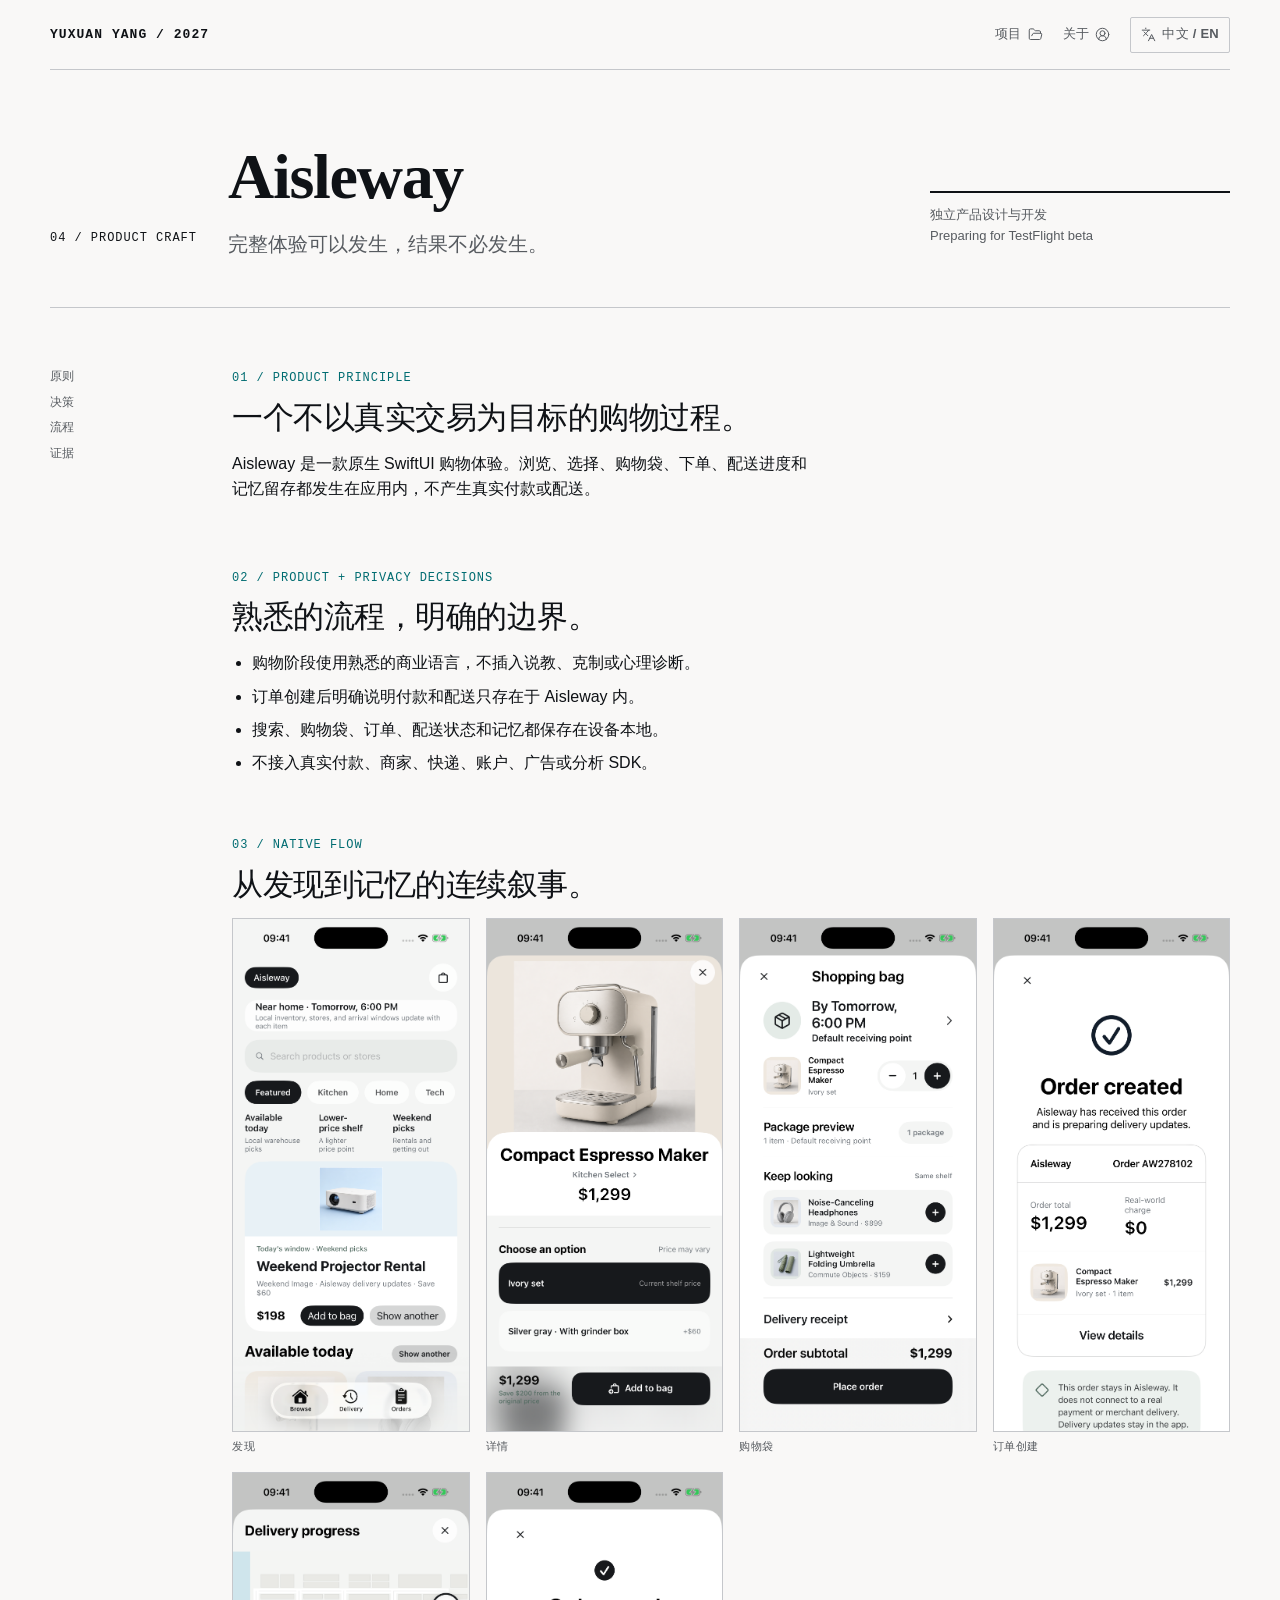
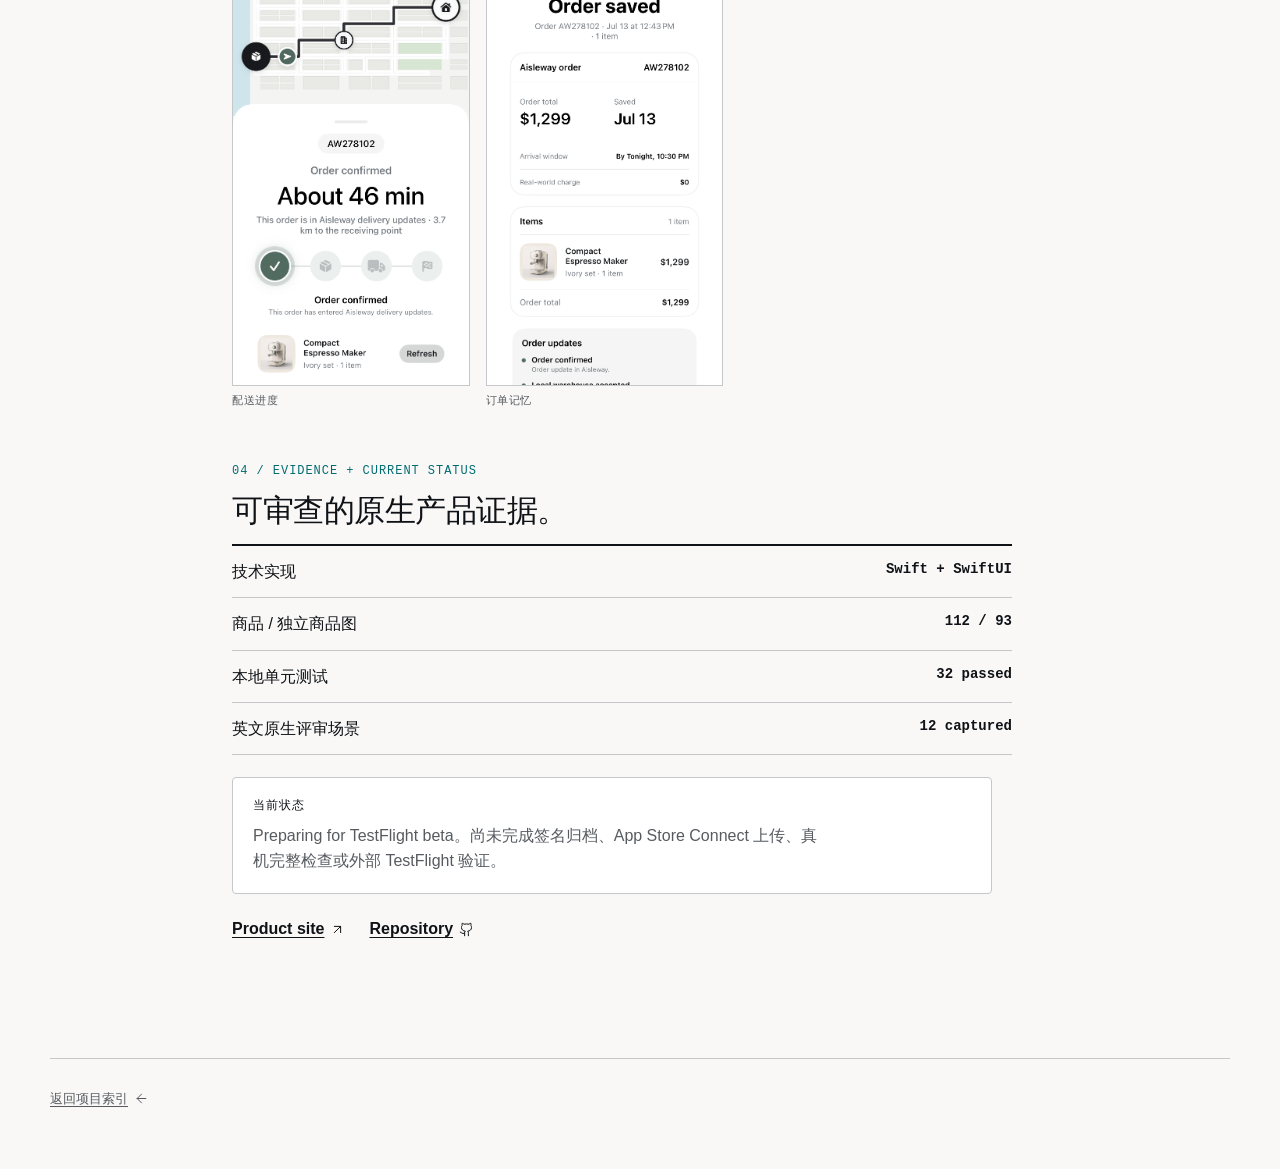
==== site/aisleway.html @ bea42ccc "Deploy bilingual portfolio site" ====
<!doctype html><html lang="zh-CN"><head><meta charset="utf-8"><meta name="viewport" content="width=device-width,initial-scale=1"><title>Aisleway Product Craft — 杨宇轩</title><link rel="icon" href="favicon.svg" type="image/svg+xml"><link rel="stylesheet" href="styles.css"></head><body data-ui-lang="zh"><header class="shell topbar" data-od-id="site-header"><a class="wordmark" href="index.html">YUXUAN YANG / 2027</a><nav class="navset"><a href="index.html#work"><span data-lang="zh">项目</span><span data-lang="en">WORK</span></a><a href="about.html"><span data-lang="zh">关于</span><span data-lang="en">ABOUT</span></a><button class="lang" data-language-toggle>中文 / EN</button></nav></header><main data-od-id="aisleway-main"><section class="shell case-hero" data-od-id="aisleway-hero"><div class="case-hero-grid"><p class="section-index">04 / PRODUCT CRAFT</p><div><h1 class="case-title">Aisleway</h1><p class="case-deck"><span data-lang="zh">完整体验可以发生，结果不必发生。</span><span data-lang="en">The experience can be complete. The outcome does not have to happen.</span></p></div><p class="case-status"><span data-lang="zh">独立产品设计与开发<br>Preparing for TestFlight beta</span><span data-lang="en">Independent product design &amp; development<br>Preparing for TestFlight beta</span></p></div></section><div class="shell case-layout"><nav class="case-nav"><a href="#principle"><span data-lang="zh">原则</span><span data-lang="en">Principle</span></a><a href="#decisions"><span data-lang="zh">决策</span><span data-lang="en">Decisions</span></a><a href="#screens"><span data-lang="zh">流程</span><span data-lang="en">Flow</span></a><a href="#evidence"><span data-lang="zh">证据</span><span data-lang="en">Evidence</span></a></nav><article class="case-content"><section class="case-block" id="principle"><p class="eyebrow">01 / PRODUCT PRINCIPLE</p><h2><span data-lang="zh">一个不以真实交易为目标的购物过程。</span><span data-lang="en">A shopping process that does not aim for a real transaction.</span></h2><p><span data-lang="zh">Aisleway 是一款原生 SwiftUI 购物体验。浏览、选择、购物袋、下单、配送进度和记忆留存都发生在应用内，不产生真实付款或配送。</span><span data-lang="en">Aisleway is a native SwiftUI shopping experience. Browsing, choosing, bag, order, delivery-like progress, and private memory all happen in-app without real payment or shipment.</span></p></section><section class="case-block" id="decisions"><p class="eyebrow">02 / PRODUCT + PRIVACY DECISIONS</p><h2><span data-lang="zh">熟悉的流程，明确的边界。</span><span data-lang="en">A familiar flow with explicit boundaries.</span></h2><ul><li><span data-lang="zh">购物阶段使用熟悉的商业语言，不插入说教、克制或心理诊断。</span><span data-lang="en">Commerce steps use familiar language without restraint prompts or psychological framing.</span></li><li><span data-lang="zh">订单创建后明确说明付款和配送只存在于 Aisleway 内。</span><span data-lang="en">After order creation, payment and delivery are explicitly stated as existing only inside Aisleway.</span></li><li><span data-lang="zh">搜索、购物袋、订单、配送状态和记忆都保存在设备本地。</span><span data-lang="en">Searches, bags, orders, route state, and memories stay on-device.</span></li><li><span data-lang="zh">不接入真实付款、商家、快递、账户、广告或分析 SDK。</span><span data-lang="en">No real payments, merchants, couriers, accounts, advertising, or analytics SDK.</span></li></ul></section><section class="case-block" id="screens"><p class="eyebrow">03 / NATIVE FLOW</p><h2><span data-lang="zh">从发现到记忆的连续叙事。</span><span data-lang="en">A continuous narrative from discovery to memory.</span></h2><div class="iphone-gallery" data-od-id="aisleway-screen-gallery"><figure><img src="01-browse-home.png" alt="Aisleway 浏览首页"><figcaption><span data-lang="zh">发现</span><span data-lang="en">DISCOVER</span></figcaption></figure><figure><img src="05-product-detail.png" alt="Aisleway 商品详情"><figcaption><span data-lang="zh">详情</span><span data-lang="en">DETAIL</span></figcaption></figure><figure><img src="06-shopping-bag.png" alt="Aisleway 购物袋"><figcaption><span data-lang="zh">购物袋</span><span data-lang="en">BAG</span></figcaption></figure><figure><img src="08-order-created.png" alt="Aisleway 订单创建"><figcaption><span data-lang="zh">订单创建</span><span data-lang="en">ORDER CREATED</span></figcaption></figure><figure><img src="10-logistics-sheet.png" alt="Aisleway 配送进度"><figcaption><span data-lang="zh">配送进度</span><span data-lang="en">DELIVERY STATE</span></figcaption></figure><figure><img src="12-order-record-detail.png" alt="Aisleway 订单记忆"><figcaption><span data-lang="zh">订单记忆</span><span data-lang="en">MEMORY</span></figcaption></figure></div></section><section class="case-block" id="evidence"><p class="eyebrow">04 / EVIDENCE + CURRENT STATUS</p><h2><span data-lang="zh">可审查的原生产品证据。</span><span data-lang="en">Reviewable evidence of native product craft.</span></h2><div class="evidence-table"><div class="row"><p><span data-lang="zh">技术实现</span><span data-lang="en">Implementation</span></p><p>Swift + SwiftUI</p></div><div class="row"><p><span data-lang="zh">商品 / 独立商品图</span><span data-lang="en">Catalog / distinct images</span></p><p>112 / 93</p></div><div class="row"><p><span data-lang="zh">本地单元测试</span><span data-lang="en">Local unit tests</span></p><p>32 passed</p></div><div class="row"><p><span data-lang="zh">英文原生评审场景</span><span data-lang="en">English native review scenarios</span></p><p>12 captured</p></div></div><div class="limitations" style="margin-top:22px"><h3><span data-lang="zh">当前状态</span><span data-lang="en">Current status</span></h3><p><span data-lang="zh">Preparing for TestFlight beta。尚未完成签名归档、App Store Connect 上传、真机完整检查或外部 TestFlight 验证。</span><span data-lang="en">Preparing for TestFlight beta. Signed archive, App Store Connect upload, full physical-device pass, and external TestFlight validation are not yet complete.</span></p></div><div class="link-row" style="margin-top:22px"><a href="https://aisleway.world/">Product site</a><a href="https://github.com/Chloride233/aisleway-ios">Repository</a></div></section></article></div></main><footer class="shell footer"><a href="index.html"><span data-lang="zh">返回项目索引</span><span data-lang="en">Back to index</span></a></footer><script src="vendor/lucide.min.js"></script><script src="app.js"></script></body></html>
---- site/styles.css ----
:root {
  --bg: oklch(98% 0.002 95);
  --surface: oklch(100% 0 0);
  --ink: oklch(18% 0.01 255);
  --muted: oklch(47% 0.01 255);
  --line: oklch(83% 0.006 255);
  --accent: oklch(47% 0.11 198);
  --accent-soft: oklch(93% 0.025 198);
  --font-display: 'Iowan Old Style', 'Songti SC', 'Noto Serif CJK SC', Georgia, serif;
  --font-body: -apple-system, BlinkMacSystemFont, 'PingFang SC', 'Microsoft YaHei', 'Segoe UI', sans-serif;
  --font-mono: 'SFMono-Regular', Consolas, 'Liberation Mono', monospace;
  --measure: 1180px;
}
* { box-sizing: border-box; }
html { scroll-behavior: smooth; }
body { margin: 0; background: var(--bg); color: var(--ink); font: 400 16px/1.58 var(--font-body); }
a { color: inherit; text-decoration-thickness: 1px; text-underline-offset: 3px; }
button { font: inherit; }
.ui-icon { width: 15px; height: 15px; flex: 0 0 auto; stroke-width: 1.6; }
.shell { width: min(var(--measure), calc(100% - 48px)); margin: auto; }
.topbar { min-height: 70px; border-bottom: 1px solid var(--line); display: flex; align-items: center; justify-content: space-between; gap: 20px; }
.wordmark { font: 600 13px/1.2 var(--font-mono); letter-spacing: .08em; text-decoration: none; white-space: nowrap; }
.navset { display: flex; align-items: center; gap: 20px; }
.navset a, .lang { color: var(--muted); font-size: 13px; font-weight: 550; letter-spacing: .02em; text-decoration: none; display: inline-flex; align-items: center; gap: 6px; }
.navset a:hover, .navset a[aria-current='page'] { color: var(--ink); }
.lang { border: 1px solid var(--line); background: transparent; min-height: 36px; padding: 0 10px; cursor: pointer; border-radius: 2px; }
.lang:hover { border-color: var(--ink); }
[data-lang] { display: none; }
body[data-ui-lang='zh'] [data-lang='zh'], body[data-ui-lang='en'] [data-lang='en'] { display: revert; }
.inline { display: none; }
body[data-ui-lang='zh'] .inline[data-lang='zh'], body[data-ui-lang='en'] .inline[data-lang='en'] { display: inline; }
.eyebrow, .meta, .section-index, .label { font: 500 12px/1.4 var(--font-mono); letter-spacing: .08em; text-transform: uppercase; }
.eyebrow { color: var(--accent); margin: 0 0 18px; }
.hero { min-height: min(720px, calc(100svh - 70px)); display: grid; grid-template-columns: 1.6fr .8fr; align-items: start; gap: 40px; padding: clamp(42px, 5vh, 64px) 0 42px; }
.hero h1 { max-width: 10ch; margin: 0; font: 590 clamp(48px, 6.2vw, 86px)/1.02 var(--font-display); letter-spacing: -.025em; text-wrap: balance; }
.hero .role { margin: 28px 0 0; font: 550 20px/1.35 var(--font-body); letter-spacing: .01em; }
.hero .intro { max-width: 48ch; margin: 14px 0 0; color: var(--muted); font-size: 17px; }
.hero-aside { align-self: end; border-top: 2px solid var(--ink); padding-top: 14px; }
.hero-aside p { margin: 8px 0 22px; max-width: 25ch; color: var(--muted); font-size: 14px; }
.action-list { display: flex; flex-wrap: wrap; gap: 12px 18px; font-size: 14px; font-weight: 550; }
.action-list a, .link-row a, .footer a { display: inline-flex; align-items: center; gap: 6px; }
.action-list a:first-child { color: var(--accent); }
.section { padding: 92px 0; border-top: 1px solid var(--line); }
.section-head { display: grid; grid-template-columns: 150px 1fr; gap: 32px; margin-bottom: 36px; }
.section h2, .case-title { margin: 0; font: 590 clamp(30px, 4vw, 48px)/1.08 var(--font-display); letter-spacing: -.02em; text-wrap: balance; }
.section-lead { max-width: 60ch; margin: 14px 0 0; color: var(--muted); }
.project-list { border-top: 1px solid var(--ink); }
.project-row { display: grid; grid-template-columns: 72px 1.15fr .85fr; gap: 24px; align-items: start; padding: 28px 0; border-bottom: 1px solid var(--line); text-decoration: none; }
.project-row:hover { background: var(--surface); }
.project-num { font: 500 13px/1.4 var(--font-mono); color: var(--accent); }
.project-row h3 { margin: 0; font: 590 26px/1.12 var(--font-display); letter-spacing: -.01em; }
.project-row p { margin: 10px 0 0; color: var(--muted); max-width: 43ch; }
.evidence { display: flex; flex-wrap: wrap; gap: 7px; justify-content: flex-start; }
.evidence span { border: 1px solid var(--line); padding: 6px 8px; font: 500 11px/1.35 var(--font-mono); letter-spacing: .01em; }
.product-craft { display: grid; grid-template-columns: .8fr 1.2fr; gap: 52px; align-items: start; }
.product-craft h3 { margin: 0; font: 590 34px/1.1 var(--font-display); letter-spacing: -.02em; }
.product-craft p { max-width: 48ch; color: var(--muted); }
.screen-strip { display: grid; grid-template-columns: repeat(3, 1fr); gap: 10px; align-items: start; }
.screen-strip img { width: 100%; border: 1px solid var(--line); display: block; }
.proof-grid { display: grid; grid-template-columns: 1.1fr .9fr; gap: 48px; }
.bio { max-width: 58ch; margin: 0; font: 20px/1.55 var(--font-display); }
.facts { border-top: 1px solid var(--ink); }
.fact { display: grid; grid-template-columns: 136px 1fr; gap: 16px; padding: 14px 0; border-bottom: 1px solid var(--line); }
.fact p { margin: 0; }
.footer { padding: 30px 0 60px; border-top: 1px solid var(--line); color: var(--muted); font-size: 13px; }
.footer-flex { display: flex; justify-content: space-between; gap: 20px; flex-wrap: wrap; }
.case-hero { padding: 72px 0 48px; border-bottom: 1px solid var(--line); }
.case-hero-grid { display: grid; grid-template-columns: 150px 1fr 300px; gap: 28px; align-items: end; }
.case-title { font-size: clamp(42px, 5vw, 72px); }
.case-deck { max-width: 56ch; margin: 18px 0 0; color: var(--muted); font: 20px/1.5 var(--font-display); }
.case-status { border-top: 2px solid var(--ink); padding-top: 12px; color: var(--muted); font-size: 13px; }
.case-layout { display: grid; grid-template-columns: 150px minmax(0, 1fr); gap: 32px; padding: 62px 0; }
.case-nav { position: sticky; top: 24px; align-self: start; display: grid; gap: 10px; font: 500 12px/1.3 var(--font-mono); }
.case-nav a { color: var(--muted); text-decoration: none; }
.case-nav a:hover { color: var(--accent); }
.case-content { min-width: 0; }
.case-block { padding: 0 0 54px; }
.case-block h2 { margin: 0 0 16px; font: 590 31px/1.1 var(--font-display); letter-spacing: -.015em; }
.case-block p { max-width: 65ch; margin: 0 0 14px; }
.case-block ul { max-width: 65ch; padding-left: 20px; margin: 0; }
.case-block li { margin: 8px 0; }
.system-map { border: 1px solid var(--ink); padding: 20px; display: grid; gap: 0; max-width: 760px; background: var(--surface); }
.system-map div { border-bottom: 1px solid var(--line); padding: 14px 0; display: grid; grid-template-columns: 148px 1fr; gap: 16px; }
.system-map div:last-child { border-bottom: 0; }
.system-map b { font: 550 12px/1.4 var(--font-mono); letter-spacing: .05em; }
.matrix { width: 100%; border-collapse: collapse; font-size: 14px; }
.matrix th, .matrix td { border-top: 1px solid var(--line); padding: 12px 10px; text-align: left; vertical-align: top; }
.matrix th { color: var(--muted); font: 500 11px/1.4 var(--font-mono); letter-spacing: .06em; text-transform: uppercase; }
.matrix tr:last-child td { border-bottom: 1px solid var(--line); }
.flag { color: var(--accent); font-weight: 600; }
.media-frame { border: 1px solid var(--line); padding: 10px; background: var(--surface); }
.media-frame img { display: block; max-width: 100%; height: auto; }
.evidence-table { border-top: 2px solid var(--ink); max-width: 780px; }
.evidence-table .row { display: grid; grid-template-columns: 1.4fr .8fr; gap: 20px; padding: 13px 0; border-bottom: 1px solid var(--line); }
.evidence-table .row p { margin: 0; }
.evidence-table .row p:last-child { text-align: right; font: 550 14px/1.5 var(--font-mono); }
.limitations { border: 1px solid var(--line); border-radius: 4px; padding: 20px; background: var(--surface); max-width: 760px; }
.limitations h3 { margin: 0 0 8px; font: 550 12px/1.4 var(--font-mono); letter-spacing: .07em; text-transform: uppercase; }
.limitations p { margin-bottom: 0; color: var(--muted); }
.link-row { display: flex; gap: 14px 24px; flex-wrap: wrap; font-weight: 550; }
.iphone-gallery { display: grid; grid-template-columns: repeat(4, 1fr); gap: 16px; align-items: start; }
.iphone-gallery figure { margin: 0; }
.iphone-gallery img { display: block; width: 100%; border: 1px solid var(--line); }
.iphone-gallery figcaption { margin-top: 8px; font: 500 11px/1.4 var(--font-mono); letter-spacing: .05em; color: var(--muted); }
.capability-list { list-style: none; padding: 0; max-width: 800px; border-top: 1px solid var(--ink); }
.capability-list li { display: grid; grid-template-columns: 170px 1fr; gap: 22px; padding: 16px 0; border-bottom: 1px solid var(--line); }
.resume-note { color: var(--muted); font-size: 14px; }
@media (max-width: 760px) {
  .shell { width: min(100% - 32px, var(--measure)); }
  .topbar { min-height: 62px; }
  .navset { gap: 12px; }
  .navset a:not(:last-of-type) { display: none; }
  .hero { min-height: min(690px, calc(100svh - 62px)); grid-template-columns: 1fr; align-items: start; gap: 34px; padding: 40px 0 30px; }
  .hero h1 { max-width: none; font-size: clamp(42px, 12vw, 58px); overflow-wrap: anywhere; }
  .hero .role { font-size: 18px; margin-top: 22px; }
  .hero .intro { font-size: 16px; }
  .section { padding: 64px 0; }
  .section-head, .case-hero-grid, .case-layout { grid-template-columns: 1fr; gap: 18px; }
  .section-index { margin-bottom: 4px; }
  .project-row { grid-template-columns: 44px 1fr; gap: 10px 12px; padding: 22px 0; }
  .project-row .evidence { grid-column: 2; }
  .project-row h3 { font-size: 23px; }
  .project-craft, .proof-grid { grid-template-columns: 1fr; gap: 28px; }
  .product-craft { grid-template-columns: 1fr; gap: 28px; }
  .screen-strip { gap: 6px; }
  .fact, .capability-list li { grid-template-columns: 1fr; gap: 4px; }
  .case-hero { padding: 48px 0 32px; }
  .case-title { font-size: clamp(38px, 11vw, 54px); overflow-wrap: anywhere; }
  .case-deck { font-size: 18px; }
  .case-layout { padding: 42px 0; }
  .case-nav { position: static; grid-template-columns: repeat(2, minmax(0, 1fr)); overflow: visible; padding-bottom: 0; white-space: normal; }
  .case-block { padding-bottom: 42px; }
  .case-block h2 { font-size: 28px; }
  .system-map div, .evidence-table .row { grid-template-columns: 1fr; gap: 6px; }
  .evidence-table .row p:last-child { text-align: left; }
  .matrix { font-size: 12px; display: table; table-layout: fixed; white-space: normal; }
  .matrix th, .matrix td { padding: 10px 6px; white-space: normal; overflow-wrap: anywhere; }
  .iphone-gallery { grid-template-columns: repeat(2, 1fr); gap: 12px; }
}
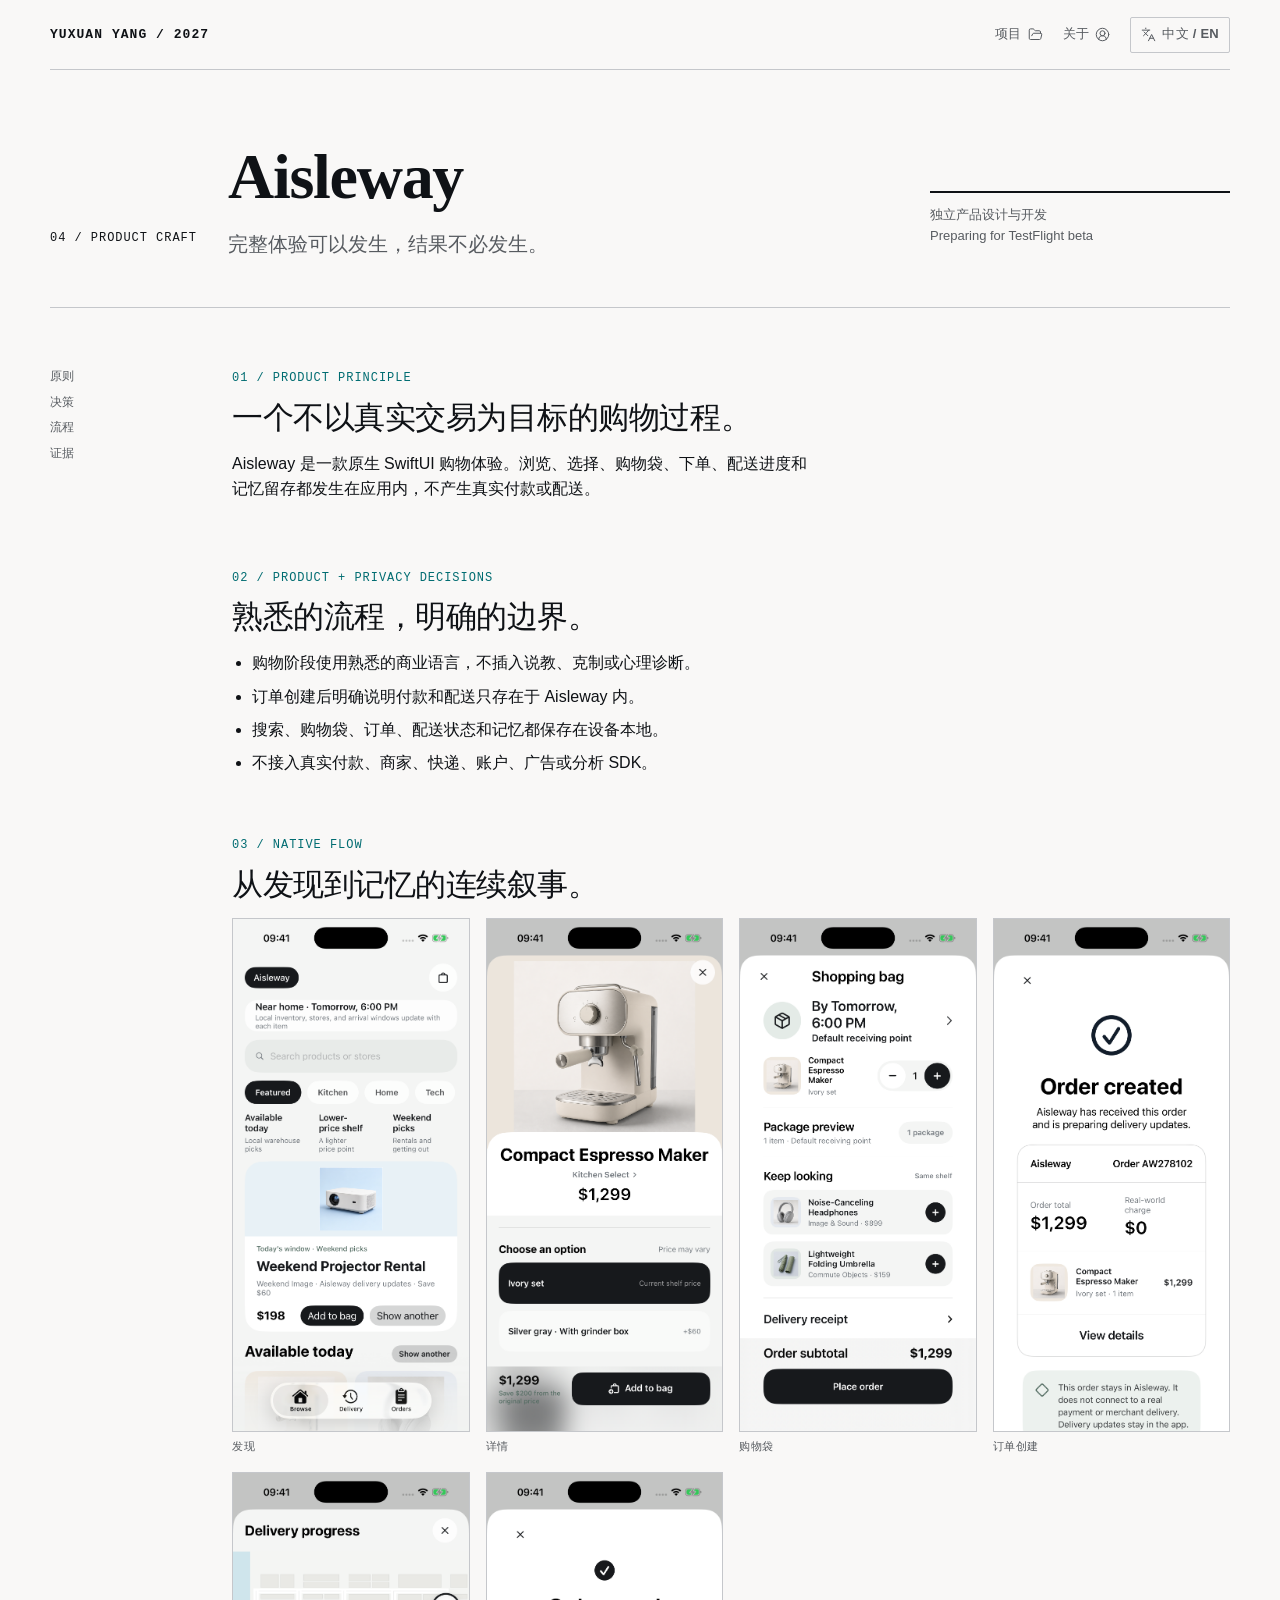
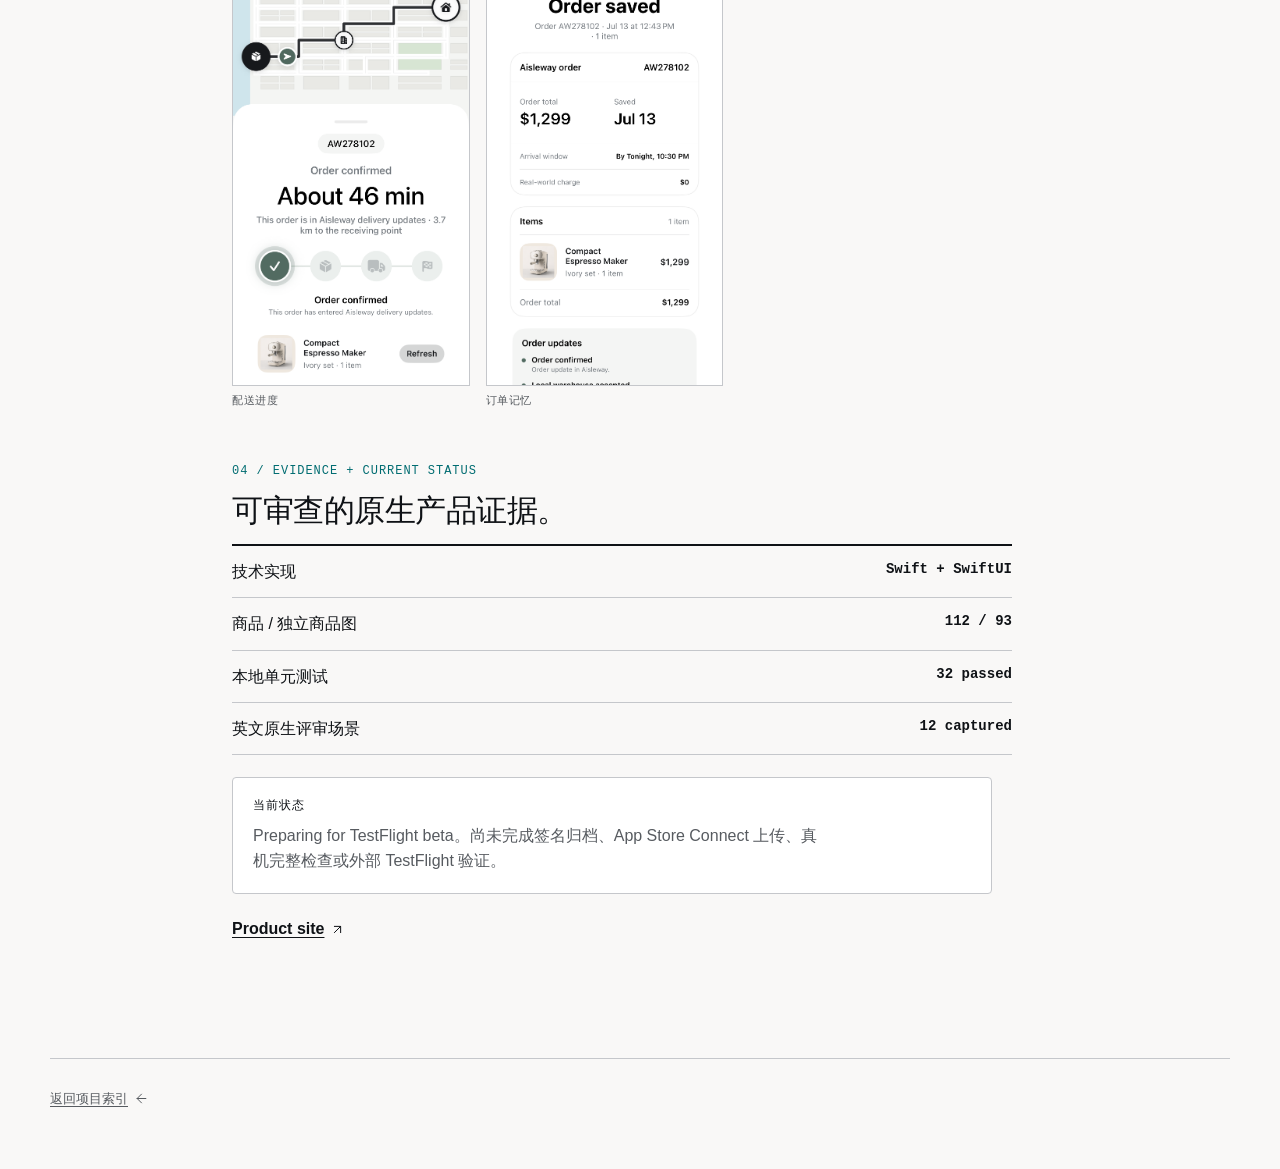
==== commit 2a181cec: "Remove private Aisleway repository link" ====
--- a/site/aisleway.html
+++ b/site/aisleway.html
@@ -1 +1 @@
-<!doctype html><html lang="zh-CN"><head><meta charset="utf-8"><meta name="viewport" content="width=device-width,initial-scale=1"><title>Aisleway Product Craft — 杨宇轩</title><link rel="icon" href="favicon.svg" type="image/svg+xml"><link rel="stylesheet" href="styles.css"></head><body data-ui-lang="zh"><header class="shell topbar" data-od-id="site-header"><a class="wordmark" href="index.html">YUXUAN YANG / 2027</a><nav class="navset"><a href="index.html#work"><span data-lang="zh">项目</span><span data-lang="en">WORK</span></a><a href="about.html"><span data-lang="zh">关于</span><span data-lang="en">ABOUT</span></a><button class="lang" data-language-toggle>中文 / EN</button></nav></header><main data-od-id="aisleway-main"><section class="shell case-hero" data-od-id="aisleway-hero"><div class="case-hero-grid"><p class="section-index">04 / PRODUCT CRAFT</p><div><h1 class="case-title">Aisleway</h1><p class="case-deck"><span data-lang="zh">完整体验可以发生，结果不必发生。</span><span data-lang="en">The experience can be complete. The outcome does not have to happen.</span></p></div><p class="case-status"><span data-lang="zh">独立产品设计与开发<br>Preparing for TestFlight beta</span><span data-lang="en">Independent product design &amp; development<br>Preparing for TestFlight beta</span></p></div></section><div class="shell case-layout"><nav class="case-nav"><a href="#principle"><span data-lang="zh">原则</span><span data-lang="en">Principle</span></a><a href="#decisions"><span data-lang="zh">决策</span><span data-lang="en">Decisions</span></a><a href="#screens"><span data-lang="zh">流程</span><span data-lang="en">Flow</span></a><a href="#evidence"><span data-lang="zh">证据</span><span data-lang="en">Evidence</span></a></nav><article class="case-content"><section class="case-block" id="principle"><p class="eyebrow">01 / PRODUCT PRINCIPLE</p><h2><span data-lang="zh">一个不以真实交易为目标的购物过程。</span><span data-lang="en">A shopping process that does not aim for a real transaction.</span></h2><p><span data-lang="zh">Aisleway 是一款原生 SwiftUI 购物体验。浏览、选择、购物袋、下单、配送进度和记忆留存都发生在应用内，不产生真实付款或配送。</span><span data-lang="en">Aisleway is a native SwiftUI shopping experience. Browsing, choosing, bag, order, delivery-like progress, and private memory all happen in-app without real payment or shipment.</span></p></section><section class="case-block" id="decisions"><p class="eyebrow">02 / PRODUCT + PRIVACY DECISIONS</p><h2><span data-lang="zh">熟悉的流程，明确的边界。</span><span data-lang="en">A familiar flow with explicit boundaries.</span></h2><ul><li><span data-lang="zh">购物阶段使用熟悉的商业语言，不插入说教、克制或心理诊断。</span><span data-lang="en">Commerce steps use familiar language without restraint prompts or psychological framing.</span></li><li><span data-lang="zh">订单创建后明确说明付款和配送只存在于 Aisleway 内。</span><span data-lang="en">After order creation, payment and delivery are explicitly stated as existing only inside Aisleway.</span></li><li><span data-lang="zh">搜索、购物袋、订单、配送状态和记忆都保存在设备本地。</span><span data-lang="en">Searches, bags, orders, route state, and memories stay on-device.</span></li><li><span data-lang="zh">不接入真实付款、商家、快递、账户、广告或分析 SDK。</span><span data-lang="en">No real payments, merchants, couriers, accounts, advertising, or analytics SDK.</span></li></ul></section><section class="case-block" id="screens"><p class="eyebrow">03 / NATIVE FLOW</p><h2><span data-lang="zh">从发现到记忆的连续叙事。</span><span data-lang="en">A continuous narrative from discovery to memory.</span></h2><div class="iphone-gallery" data-od-id="aisleway-screen-gallery"><figure><img src="01-browse-home.png" alt="Aisleway 浏览首页"><figcaption><span data-lang="zh">发现</span><span data-lang="en">DISCOVER</span></figcaption></figure><figure><img src="05-product-detail.png" alt="Aisleway 商品详情"><figcaption><span data-lang="zh">详情</span><span data-lang="en">DETAIL</span></figcaption></figure><figure><img src="06-shopping-bag.png" alt="Aisleway 购物袋"><figcaption><span data-lang="zh">购物袋</span><span data-lang="en">BAG</span></figcaption></figure><figure><img src="08-order-created.png" alt="Aisleway 订单创建"><figcaption><span data-lang="zh">订单创建</span><span data-lang="en">ORDER CREATED</span></figcaption></figure><figure><img src="10-logistics-sheet.png" alt="Aisleway 配送进度"><figcaption><span data-lang="zh">配送进度</span><span data-lang="en">DELIVERY STATE</span></figcaption></figure><figure><img src="12-order-record-detail.png" alt="Aisleway 订单记忆"><figcaption><span data-lang="zh">订单记忆</span><span data-lang="en">MEMORY</span></figcaption></figure></div></section><section class="case-block" id="evidence"><p class="eyebrow">04 / EVIDENCE + CURRENT STATUS</p><h2><span data-lang="zh">可审查的原生产品证据。</span><span data-lang="en">Reviewable evidence of native product craft.</span></h2><div class="evidence-table"><div class="row"><p><span data-lang="zh">技术实现</span><span data-lang="en">Implementation</span></p><p>Swift + SwiftUI</p></div><div class="row"><p><span data-lang="zh">商品 / 独立商品图</span><span data-lang="en">Catalog / distinct images</span></p><p>112 / 93</p></div><div class="row"><p><span data-lang="zh">本地单元测试</span><span data-lang="en">Local unit tests</span></p><p>32 passed</p></div><div class="row"><p><span data-lang="zh">英文原生评审场景</span><span data-lang="en">English native review scenarios</span></p><p>12 captured</p></div></div><div class="limitations" style="margin-top:22px"><h3><span data-lang="zh">当前状态</span><span data-lang="en">Current status</span></h3><p><span data-lang="zh">Preparing for TestFlight beta。尚未完成签名归档、App Store Connect 上传、真机完整检查或外部 TestFlight 验证。</span><span data-lang="en">Preparing for TestFlight beta. Signed archive, App Store Connect upload, full physical-device pass, and external TestFlight validation are not yet complete.</span></p></div><div class="link-row" style="margin-top:22px"><a href="https://aisleway.world/">Product site</a><a href="https://github.com/Chloride233/aisleway-ios">Repository</a></div></section></article></div></main><footer class="shell footer"><a href="index.html"><span data-lang="zh">返回项目索引</span><span data-lang="en">Back to index</span></a></footer><script src="vendor/lucide.min.js"></script><script src="app.js"></script></body></html>
+<!doctype html><html lang="zh-CN"><head><meta charset="utf-8"><meta name="viewport" content="width=device-width,initial-scale=1"><title>Aisleway Product Craft — 杨宇轩</title><link rel="icon" href="favicon.svg" type="image/svg+xml"><link rel="stylesheet" href="styles.css"></head><body data-ui-lang="zh"><header class="shell topbar" data-od-id="site-header"><a class="wordmark" href="index.html">YUXUAN YANG / 2027</a><nav class="navset"><a href="index.html#work"><span data-lang="zh">项目</span><span data-lang="en">WORK</span></a><a href="about.html"><span data-lang="zh">关于</span><span data-lang="en">ABOUT</span></a><button class="lang" data-language-toggle>中文 / EN</button></nav></header><main data-od-id="aisleway-main"><section class="shell case-hero" data-od-id="aisleway-hero"><div class="case-hero-grid"><p class="section-index">04 / PRODUCT CRAFT</p><div><h1 class="case-title">Aisleway</h1><p class="case-deck"><span data-lang="zh">完整体验可以发生，结果不必发生。</span><span data-lang="en">The experience can be complete. The outcome does not have to happen.</span></p></div><p class="case-status"><span data-lang="zh">独立产品设计与开发<br>Preparing for TestFlight beta</span><span data-lang="en">Independent product design &amp; development<br>Preparing for TestFlight beta</span></p></div></section><div class="shell case-layout"><nav class="case-nav"><a href="#principle"><span data-lang="zh">原则</span><span data-lang="en">Principle</span></a><a href="#decisions"><span data-lang="zh">决策</span><span data-lang="en">Decisions</span></a><a href="#screens"><span data-lang="zh">流程</span><span data-lang="en">Flow</span></a><a href="#evidence"><span data-lang="zh">证据</span><span data-lang="en">Evidence</span></a></nav><article class="case-content"><section class="case-block" id="principle"><p class="eyebrow">01 / PRODUCT PRINCIPLE</p><h2><span data-lang="zh">一个不以真实交易为目标的购物过程。</span><span data-lang="en">A shopping process that does not aim for a real transaction.</span></h2><p><span data-lang="zh">Aisleway 是一款原生 SwiftUI 购物体验。浏览、选择、购物袋、下单、配送进度和记忆留存都发生在应用内，不产生真实付款或配送。</span><span data-lang="en">Aisleway is a native SwiftUI shopping experience. Browsing, choosing, bag, order, delivery-like progress, and private memory all happen in-app without real payment or shipment.</span></p></section><section class="case-block" id="decisions"><p class="eyebrow">02 / PRODUCT + PRIVACY DECISIONS</p><h2><span data-lang="zh">熟悉的流程，明确的边界。</span><span data-lang="en">A familiar flow with explicit boundaries.</span></h2><ul><li><span data-lang="zh">购物阶段使用熟悉的商业语言，不插入说教、克制或心理诊断。</span><span data-lang="en">Commerce steps use familiar language without restraint prompts or psychological framing.</span></li><li><span data-lang="zh">订单创建后明确说明付款和配送只存在于 Aisleway 内。</span><span data-lang="en">After order creation, payment and delivery are explicitly stated as existing only inside Aisleway.</span></li><li><span data-lang="zh">搜索、购物袋、订单、配送状态和记忆都保存在设备本地。</span><span data-lang="en">Searches, bags, orders, route state, and memories stay on-device.</span></li><li><span data-lang="zh">不接入真实付款、商家、快递、账户、广告或分析 SDK。</span><span data-lang="en">No real payments, merchants, couriers, accounts, advertising, or analytics SDK.</span></li></ul></section><section class="case-block" id="screens"><p class="eyebrow">03 / NATIVE FLOW</p><h2><span data-lang="zh">从发现到记忆的连续叙事。</span><span data-lang="en">A continuous narrative from discovery to memory.</span></h2><div class="iphone-gallery" data-od-id="aisleway-screen-gallery"><figure><img src="01-browse-home.png" alt="Aisleway 浏览首页"><figcaption><span data-lang="zh">发现</span><span data-lang="en">DISCOVER</span></figcaption></figure><figure><img src="05-product-detail.png" alt="Aisleway 商品详情"><figcaption><span data-lang="zh">详情</span><span data-lang="en">DETAIL</span></figcaption></figure><figure><img src="06-shopping-bag.png" alt="Aisleway 购物袋"><figcaption><span data-lang="zh">购物袋</span><span data-lang="en">BAG</span></figcaption></figure><figure><img src="08-order-created.png" alt="Aisleway 订单创建"><figcaption><span data-lang="zh">订单创建</span><span data-lang="en">ORDER CREATED</span></figcaption></figure><figure><img src="10-logistics-sheet.png" alt="Aisleway 配送进度"><figcaption><span data-lang="zh">配送进度</span><span data-lang="en">DELIVERY STATE</span></figcaption></figure><figure><img src="12-order-record-detail.png" alt="Aisleway 订单记忆"><figcaption><span data-lang="zh">订单记忆</span><span data-lang="en">MEMORY</span></figcaption></figure></div></section><section class="case-block" id="evidence"><p class="eyebrow">04 / EVIDENCE + CURRENT STATUS</p><h2><span data-lang="zh">可审查的原生产品证据。</span><span data-lang="en">Reviewable evidence of native product craft.</span></h2><div class="evidence-table"><div class="row"><p><span data-lang="zh">技术实现</span><span data-lang="en">Implementation</span></p><p>Swift + SwiftUI</p></div><div class="row"><p><span data-lang="zh">商品 / 独立商品图</span><span data-lang="en">Catalog / distinct images</span></p><p>112 / 93</p></div><div class="row"><p><span data-lang="zh">本地单元测试</span><span data-lang="en">Local unit tests</span></p><p>32 passed</p></div><div class="row"><p><span data-lang="zh">英文原生评审场景</span><span data-lang="en">English native review scenarios</span></p><p>12 captured</p></div></div><div class="limitations" style="margin-top:22px"><h3><span data-lang="zh">当前状态</span><span data-lang="en">Current status</span></h3><p><span data-lang="zh">Preparing for TestFlight beta。尚未完成签名归档、App Store Connect 上传、真机完整检查或外部 TestFlight 验证。</span><span data-lang="en">Preparing for TestFlight beta. Signed archive, App Store Connect upload, full physical-device pass, and external TestFlight validation are not yet complete.</span></p></div><div class="link-row" style="margin-top:22px"><a href="https://aisleway.world/">Product site</a></div></section></article></div></main><footer class="shell footer"><a href="index.html"><span data-lang="zh">返回项目索引</span><span data-lang="en">Back to index</span></a></footer><script src="vendor/lucide.min.js"></script><script src="app.js"></script></body></html>
